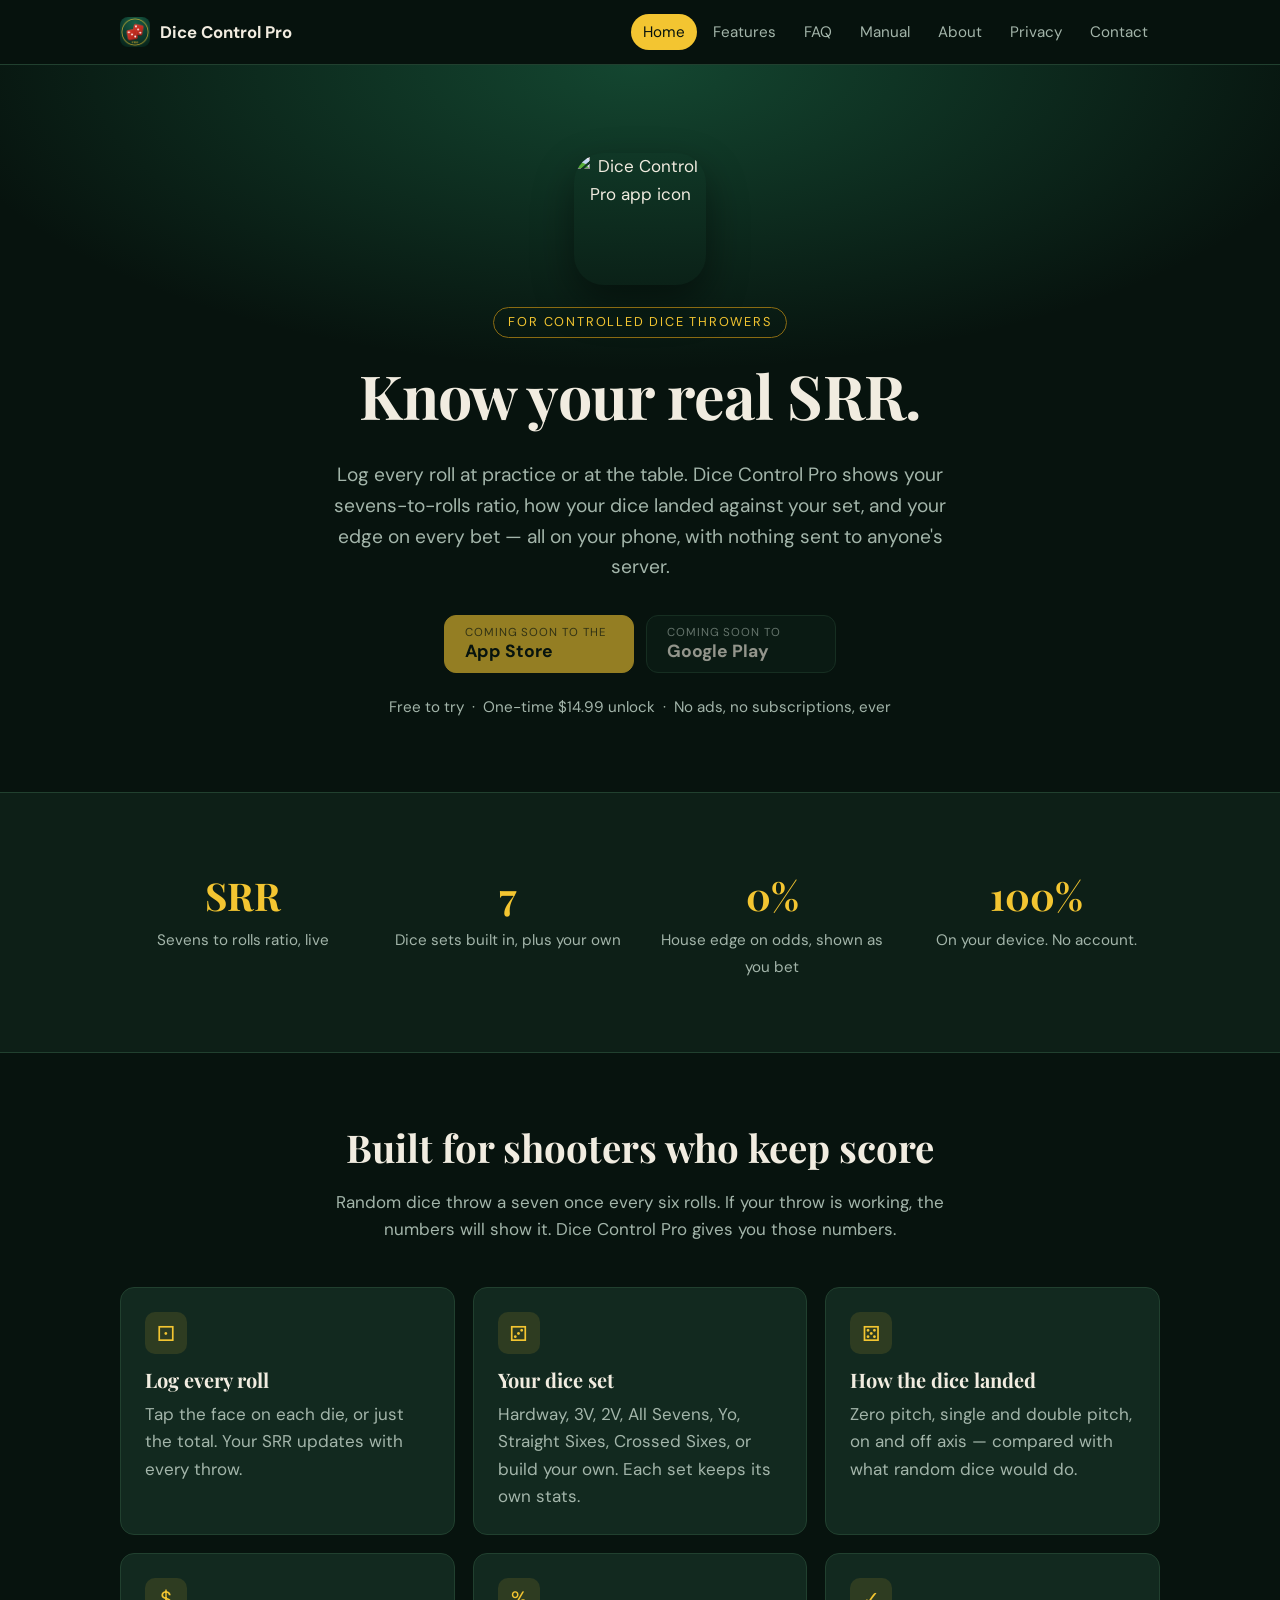
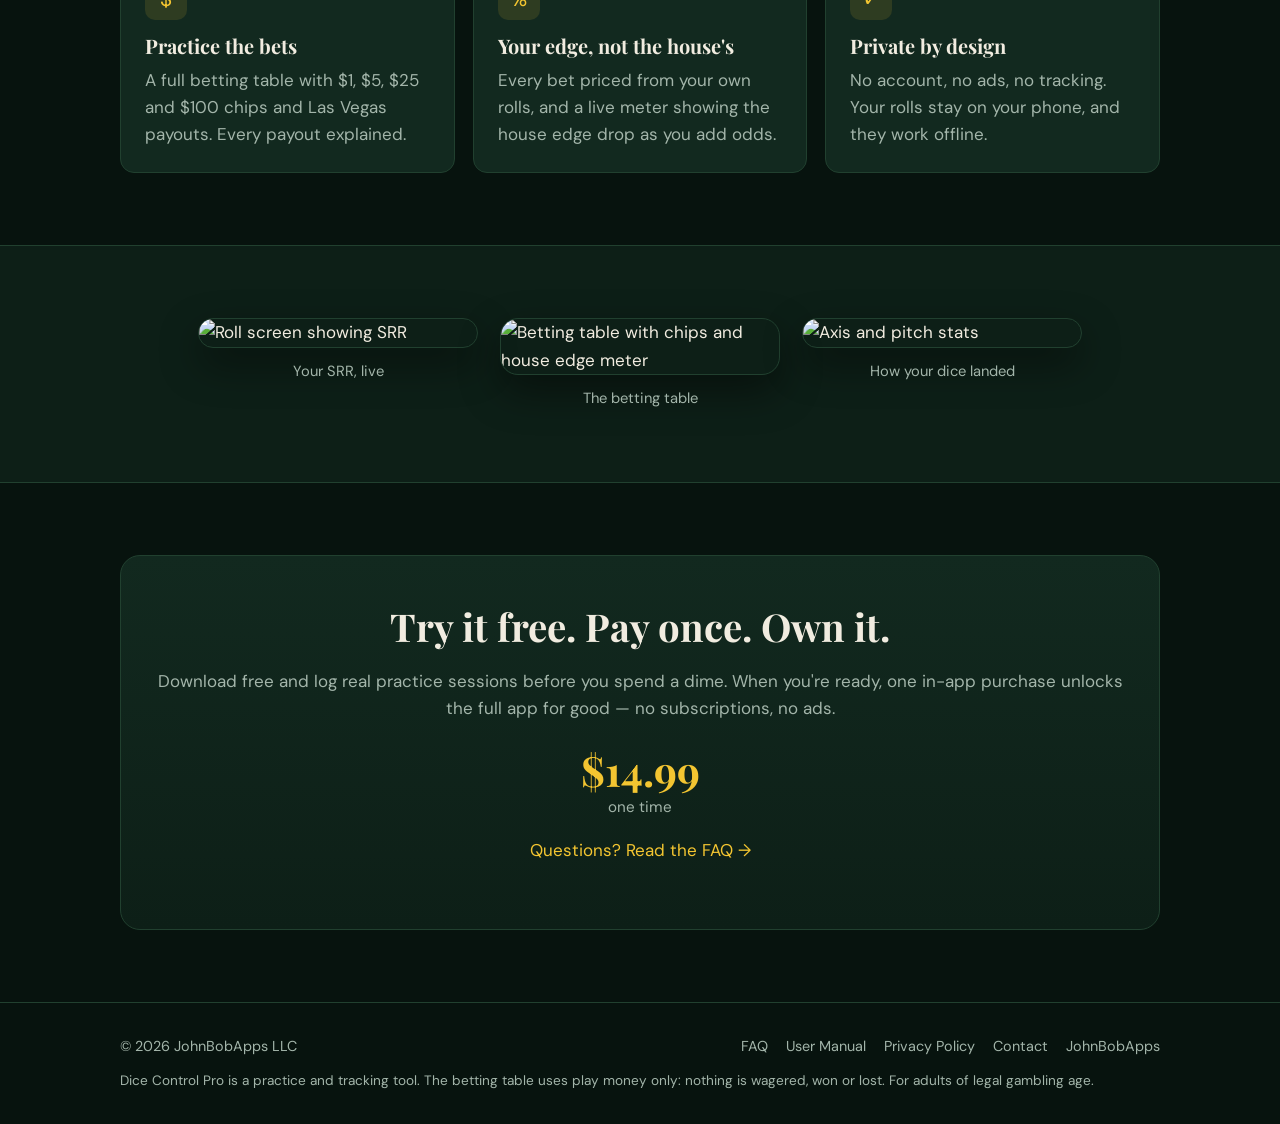
==== index.html @ 9a06fc0c "Add files via upload" ====
<!doctype html>
<html lang="en">
<head>
  <meta charset="utf-8">
  <meta name="viewport" content="width=device-width, initial-scale=1">
  <title>Dice Control Pro — Track Your SRR, Know Your Edge</title>
  <meta name="description" content="Dice Control Pro is a practice tracker for controlled dice throwers. Log every roll, see your sevens-to-rolls ratio, how your dice landed against your set, and your edge on every craps bet. Free to try, one-time $14.99 unlock.">
  <link rel="icon" href="favicon.png" type="image/png">
  <link rel="apple-touch-icon" href="apple-touch-icon.png">
  <meta property="og:title" content="Dice Control Pro — Track Your SRR, Know Your Edge">
  <meta property="og:description" content="Dice Control Pro is a practice tracker for controlled dice throwers. Log every roll, see your sevens-to-rolls ratio, how your dice landed against your set, and your edge on every craps bet. Free to try, one-time $14.99 unlock.">
  <meta property="og:type" content="website">
  <meta property="og:url" content="https://dicecontrolpro.com/">
  <meta property="og:image" content="https://dicecontrolpro.com/img/og.png">
  <link rel="preconnect" href="https://fonts.googleapis.com">
  <link rel="preconnect" href="https://fonts.gstatic.com" crossorigin>
  <link href="https://fonts.googleapis.com/css2?family=DM+Sans:wght@400;500;700&family=Playfair+Display:wght@700&display=swap" rel="stylesheet">
  <link rel="stylesheet" href="style.css">
</head>
<body>
  <header class="site-header">
    <div class="wrap">
      <a class="brand" href="./"><img src="favicon.png" alt="">Dice Control Pro</a>
      <nav class="nav" aria-label="Main">
        <a href="./" aria-current="page">Home</a>
        <a href="features.html">Features</a>
        <a href="faq.html">FAQ</a>
        <a href="manual.html">Manual</a>
        <a href="about.html">About</a>
        <a href="privacy.html">Privacy</a>
        <a href="contact.html">Contact</a>
      </nav>
    </div>
  </header>

  <main>
    <section class="hero">
      <div class="wrap">
        <img class="hero-icon" src="img/icon-512.png" alt="Dice Control Pro app icon">
        <span class="eyebrow">For controlled dice throwers</span>
        <h1>Know your real SRR.</h1>
        <p class="lead">Log every roll at practice or at the table. Dice Control Pro shows your sevens-to-rolls ratio, how your dice landed against your set, and your edge on every bet — all on your phone, with nothing sent to anyone's server.</p>
        <div class="buttons">
          <!-- When the app is live, replace href="#" with the store link and remove class "soon" -->
          <a class="btn primary soon" href="#" aria-disabled="true"><small>Coming soon to the</small><strong>App Store</strong></a>
          <a class="btn soon" href="#" aria-disabled="true"><small>Coming soon to</small><strong>Google Play</strong></a>
        </div>
        <p class="price-note">Free to try &nbsp;·&nbsp; One-time $14.99 unlock &nbsp;·&nbsp; No ads, no subscriptions, ever</p>
      </div>
    </section>

    <section class="alt">
      <div class="wrap">
        <div class="stat-row">
          <div class="stat"><strong>SRR</strong><span>Sevens to rolls ratio, live</span></div>
          <div class="stat"><strong>7</strong><span>Dice sets built in, plus your own</span></div>
          <div class="stat"><strong>0%</strong><span>House edge on odds, shown as you bet</span></div>
          <div class="stat"><strong>100%</strong><span>On your device. No account.</span></div>
        </div>
      </div>
    </section>

    <section>
      <div class="wrap">
        <div class="section-head">
          <h2>Built for shooters who keep score</h2>
          <p>Random dice throw a seven once every six rolls. If your throw is working, the numbers will show it. Dice Control Pro gives you those numbers.</p>
        </div>
        <div class="grid six">
          <div class="card"><div class="icon">⚀&#xFE0E;</div><h3>Log every roll</h3><p>Tap the face on each die, or just the total. Your SRR updates with every throw.</p></div>
          <div class="card"><div class="icon">⚂&#xFE0E;</div><h3>Your dice set</h3><p>Hardway, 3V, 2V, All Sevens, Yo, Straight Sixes, Crossed Sixes, or build your own. Each set keeps its own stats.</p></div>
          <div class="card"><div class="icon">⚄&#xFE0E;</div><h3>How the dice landed</h3><p>Zero pitch, single and double pitch, on and off axis — compared with what random dice would do.</p></div>
          <div class="card"><div class="icon">$</div><h3>Practice the bets</h3><p>A full betting table with $1, $5, $25 and $100 chips and Las Vegas payouts. Every payout explained.</p></div>
          <div class="card"><div class="icon">%</div><h3>Your edge, not the house's</h3><p>Every bet priced from your own rolls, and a live meter showing the house edge drop as you add odds.</p></div>
          <div class="card"><div class="icon">✓</div><h3>Private by design</h3><p>No account, no ads, no tracking. Your rolls stay on your phone, and they work offline.</p></div>
        </div>
      </div>
    </section>

    <section class="alt">
      <div class="wrap">
        <div class="shots">
          <figure class="shot"><img src="img/roll-hero.jpg" alt="Roll screen showing SRR" loading="lazy"><figcaption>Your SRR, live</figcaption></figure>
          <figure class="shot"><img src="img/bet-table.jpg" alt="Betting table with chips and house edge meter" loading="lazy"><figcaption>The betting table</figcaption></figure>
          <figure class="shot"><img src="img/stats6.jpg" alt="Axis and pitch stats" loading="lazy"><figcaption>How your dice landed</figcaption></figure>
        </div>
      </div>
    </section>

    <section>
      <div class="wrap">
        <div class="cta">
          <h2>Try it free. Pay once. Own it.</h2>
          <p>Download free and log real practice sessions before you spend a dime. When you're ready, one in-app purchase unlocks the full app for good — no subscriptions, no ads.</p>
          <div class="pricebox"><strong>$14.99</strong><span>one time</span></div>
          <p style="margin-top:18px"><a href="faq.html">Questions? Read the FAQ →</a></p>
        </div>
      </div>
    </section>
  </main>

  <footer class="site-footer">
    <div class="wrap">
      <span>© 2026 JohnBobApps LLC</span>
      <nav aria-label="Footer">
        <a href="faq.html">FAQ</a>
        <a href="manual.html">User Manual</a>
        <a href="privacy.html">Privacy Policy</a>
        <a href="contact.html">Contact</a>
        <a href="https://johnbobapps.com">JohnBobApps</a>
      </nav>
      <p class="fineprint">Dice Control Pro is a practice and tracking tool. The betting table uses play money only: nothing is wagered, won or lost. For adults of legal gambling age.</p>
    </div>
  </footer>
</body>
</html>
---- style.css ----
/* Dice Control Pro — site styles (shares the JohnBobApps site layout) */
:root {
  --bg: #07130E;
  --surface: #0D1F17;
  --surface-2: #12291F;
  --line: #21402F;
  --text: #F1ECE0;
  --muted: #A3B5AA;
  --accent: #F3C531;      /* chip gold */
  --accent-deep: #8A6B12;
  --felt: #145A3B;        /* table felt */
  --red: #D23A2A;         /* dice red, used sparingly */
  --radius: 14px;
  --max: 1080px;
}

* { box-sizing: border-box; }
html { scroll-behavior: smooth; }
body {
  margin: 0;
  background: var(--bg);
  color: var(--text);
  font-family: "DM Sans", system-ui, -apple-system, "Segoe UI", sans-serif;
  font-size: 17px;
  line-height: 1.6;
  -webkit-font-smoothing: antialiased;
}
img { max-width: 100%; display: block; }
a { color: var(--accent); text-decoration: none; }
a:hover { text-decoration: underline; }

h1, h2, h3 {
  font-family: "Playfair Display", Georgia, serif;
  line-height: 1.15;
  margin: 0 0 .5em;
  font-weight: 700;
}
h1 { font-size: clamp(2.3rem, 6vw, 3.8rem); letter-spacing: -.01em; }
h2 { font-size: clamp(1.7rem, 4vw, 2.4rem); }
h3 { font-size: 1.25rem; }
p { margin: 0 0 1em; }

.wrap { max-width: var(--max); margin: 0 auto; padding: 0 20px; }

/* Header */
.site-header {
  border-bottom: 1px solid var(--line);
  background: rgba(7,19,14,.92);
  position: sticky; top: 0; z-index: 10;
  backdrop-filter: blur(8px);
}
.site-header .wrap {
  display: flex; align-items: center; justify-content: space-between;
  gap: 16px; flex-wrap: wrap; padding-top: 14px; padding-bottom: 14px;
}
.brand {
  display: flex; align-items: center; gap: 10px;
  color: var(--text); font-weight: 700; font-size: 1.05rem;
}
.brand:hover { text-decoration: none; }
.brand img { width: 30px; height: 30px; }
.nav { display: flex; gap: 4px; flex-wrap: wrap; }
.nav a {
  color: var(--muted); padding: 6px 12px; border-radius: 999px; font-size: .95rem;
}
.nav a:hover { color: var(--text); background: var(--surface-2); text-decoration: none; }
.nav a[aria-current="page"] { color: var(--bg); background: var(--accent); }

/* Hero */
.hero {
  padding: 88px 0 72px;
  background:
    radial-gradient(ellipse 80% 60% at 50% 0%, rgba(35,133,90,.45), transparent 70%),
    var(--bg);
  text-align: center;
}
.eyebrow {
  display: inline-block; font-size: .8rem; letter-spacing: .14em; text-transform: uppercase;
  color: var(--accent); border: 1px solid var(--accent-deep); border-radius: 999px;
  padding: 4px 14px; margin-bottom: 22px;
}
.hero p.lead { color: var(--muted); font-size: 1.2rem; max-width: 640px; margin: 0 auto 32px; }
.suits { color: var(--muted); letter-spacing: .4em; font-size: 1.1rem; margin-bottom: 18px; }
.suits .r { color: var(--red); }

/* Buttons */
.buttons { display: flex; gap: 12px; justify-content: center; flex-wrap: wrap; }
.btn {
  display: inline-flex; flex-direction: column; align-items: flex-start;
  min-width: 190px; padding: 10px 20px; border-radius: 12px;
  border: 1px solid var(--line); background: var(--surface); color: var(--text);
  line-height: 1.25;
}
.btn small { font-size: .72rem; color: var(--muted); text-transform: uppercase; letter-spacing: .08em; }
.btn strong { font-size: 1.1rem; }
.btn:hover { text-decoration: none; border-color: var(--accent-deep); }
.btn.primary { background: var(--accent); color: var(--bg); border-color: var(--accent); }
.btn.primary small { color: rgba(7,19,14,.7); }
.btn.soon { opacity: .6; cursor: default; }

/* Sections */
section { padding: 72px 0; }
section.alt { background: var(--surface); border-top: 1px solid var(--line); border-bottom: 1px solid var(--line); }
.section-head { text-align: center; max-width: 680px; margin: 0 auto 44px; }
.section-head p { color: var(--muted); }

.grid { display: grid; gap: 18px; grid-template-columns: repeat(auto-fit, minmax(240px, 1fr)); }
.card {
  background: var(--surface-2); border: 1px solid var(--line); border-radius: var(--radius);
  padding: 24px;
}
section.alt .card { background: var(--bg); }
.card .icon {
  width: 42px; height: 42px; border-radius: 10px; display: grid; place-items: center;
  background: rgba(243,197,49,.12); color: var(--accent); font-size: 1.3rem; margin-bottom: 14px;
}
.card p { color: var(--muted); margin: 0; }

.stat-row { display: grid; gap: 18px; grid-template-columns: repeat(auto-fit, minmax(180px, 1fr)); text-align: center; }
.stat strong { display: block; font-family: "Playfair Display", Georgia, serif; font-size: 2.4rem; color: var(--accent); }
.stat span { color: var(--muted); font-size: .95rem; }

.split { display: grid; gap: 40px; grid-template-columns: repeat(auto-fit, minmax(300px, 1fr)); align-items: start; }
.checklist { list-style: none; padding: 0; margin: 0; }
.checklist li { padding: 10px 0 10px 32px; position: relative; border-bottom: 1px solid var(--line); }
.checklist li::before {
  content: "✓"; position: absolute; left: 0; top: 10px; color: var(--accent); font-weight: 700;
}
.checklist li:last-child { border-bottom: 0; }

.formula {
  font-family: ui-monospace, "Cascadia Code", Consolas, monospace; font-size: .9rem;
  background: var(--bg); border: 1px solid var(--line); border-radius: 8px;
  padding: 10px 14px; margin-top: 12px; color: var(--text); overflow-x: auto;
}

/* Prose pages */
.page-hero { padding-top: 64px; padding-bottom: 24px; }
.page-hero p { color: var(--muted); font-size: 1.1rem; max-width: 640px; }
.prose { max-width: 760px; padding-bottom: 72px; }
.prose h2 { font-size: 1.5rem; margin-top: 2em; }
.prose ul { padding-left: 1.2em; }
.prose li { margin-bottom: .4em; }
.prose .updated { color: var(--muted); font-size: .9rem; }

.cta {
  text-align: center; background: linear-gradient(180deg, var(--surface-2), var(--surface));
  border: 1px solid var(--line); border-radius: 20px; padding: 48px 24px;
}
.cta p { color: var(--muted); }

.contact-card { max-width: 560px; }
.contact-card .email { font-size: 1.3rem; font-weight: 700; word-break: break-all; }

/* Footer */
.site-footer { border-top: 1px solid var(--line); padding: 32px 0; color: var(--muted); font-size: .9rem; }
.site-footer .wrap { display: flex; flex-wrap: wrap; gap: 12px 24px; justify-content: space-between; }
.site-footer a { color: var(--muted); }
.site-footer nav { display: flex; gap: 18px; flex-wrap: wrap; }

@media (max-width: 600px) {
  .hero { padding: 60px 0 52px; }
  section { padding: 52px 0; }
  .btn { min-width: 0; flex: 1 1 100%; align-items: center; }
  .nav { width: 100%; }
}

/* Pricing note */
.price-note { margin: 22px 0 0; color: var(--muted); font-size: .95rem; }

/* Step number icons */
.steps .icon { font-family: "Playfair Display", Georgia, serif; font-weight: 700; }

/* FAQ accordion */
.faq h2 { font-size: 1.35rem; margin: 2em 0 .6em; }
.faq h2:first-child { margin-top: 0; }
.faq details {
  background: var(--surface); border: 1px solid var(--line); border-radius: 12px;
  margin-bottom: 10px; overflow: hidden;
}
.faq summary {
  cursor: pointer; list-style: none; padding: 16px 48px 16px 20px; position: relative;
  font-weight: 700;
}
.faq summary::-webkit-details-marker { display: none; }
.faq summary::after {
  content: "+"; position: absolute; right: 20px; top: 50%; transform: translateY(-50%);
  color: var(--accent); font-size: 1.4rem; font-weight: 400; line-height: 1;
}
.faq details[open] summary::after { content: "−"; }
.faq details[open] summary { border-bottom: 1px solid var(--line); }
.faq summary:hover { background: var(--surface-2); }
.faq details p { margin: 0; padding: 16px 20px; color: var(--muted); }

/* Dice Control Pro additions */
.hero-icon { width: 132px; height: 132px; border-radius: 30px; margin: 0 auto 22px; box-shadow: 0 18px 40px rgba(0,0,0,.45); }
.brand img { border-radius: 8px; }
.shots { display: flex; gap: 22px; justify-content: center; flex-wrap: wrap; align-items: flex-start; }
.shot { margin: 0; width: 280px; }
.shot img { width: 100%; border-radius: 18px; border: 1px solid var(--line); box-shadow: 0 16px 40px rgba(0,0,0,.45); }
.shot figcaption { color: var(--muted); font-size: .92rem; text-align: center; margin-top: 12px; }
.feature { display: grid; gap: 40px; grid-template-columns: 1fr 300px; align-items: center; padding: 28px 0; border-bottom: 1px solid var(--line); }
.feature:last-child { border-bottom: 0; }
.feature.flip { grid-template-columns: 300px 1fr; }
.feature.flip .shot { order: -1; }
.feature .shot { width: 300px; }
.feature p { color: var(--muted); }
.pricebox { display: inline-flex; flex-direction: column; align-items: center; gap: 2px; margin-top: 8px; }
.pricebox strong { font-family: "Playfair Display", Georgia, serif; font-size: 2.6rem; color: var(--accent); line-height: 1.1; }
.pricebox span { color: var(--muted); font-size: .95rem; }
.fineprint { color: var(--muted); font-size: .85rem; margin: 0; width: 100%; }
.manual-cta { display: flex; gap: 18px; align-items: center; flex-wrap: wrap; }
@media (max-width: 760px) {
  .feature, .feature.flip { grid-template-columns: 1fr; }
  .feature.flip .shot { order: 0; }
  .feature .shot, .shot { width: min(300px, 100%); margin: 0 auto; }
}
.grid.six { grid-template-columns: repeat(3, 1fr); }
@media (max-width: 900px) { .grid.six { grid-template-columns: repeat(2, 1fr); } }
@media (max-width: 560px) { .grid.six { grid-template-columns: 1fr; } }
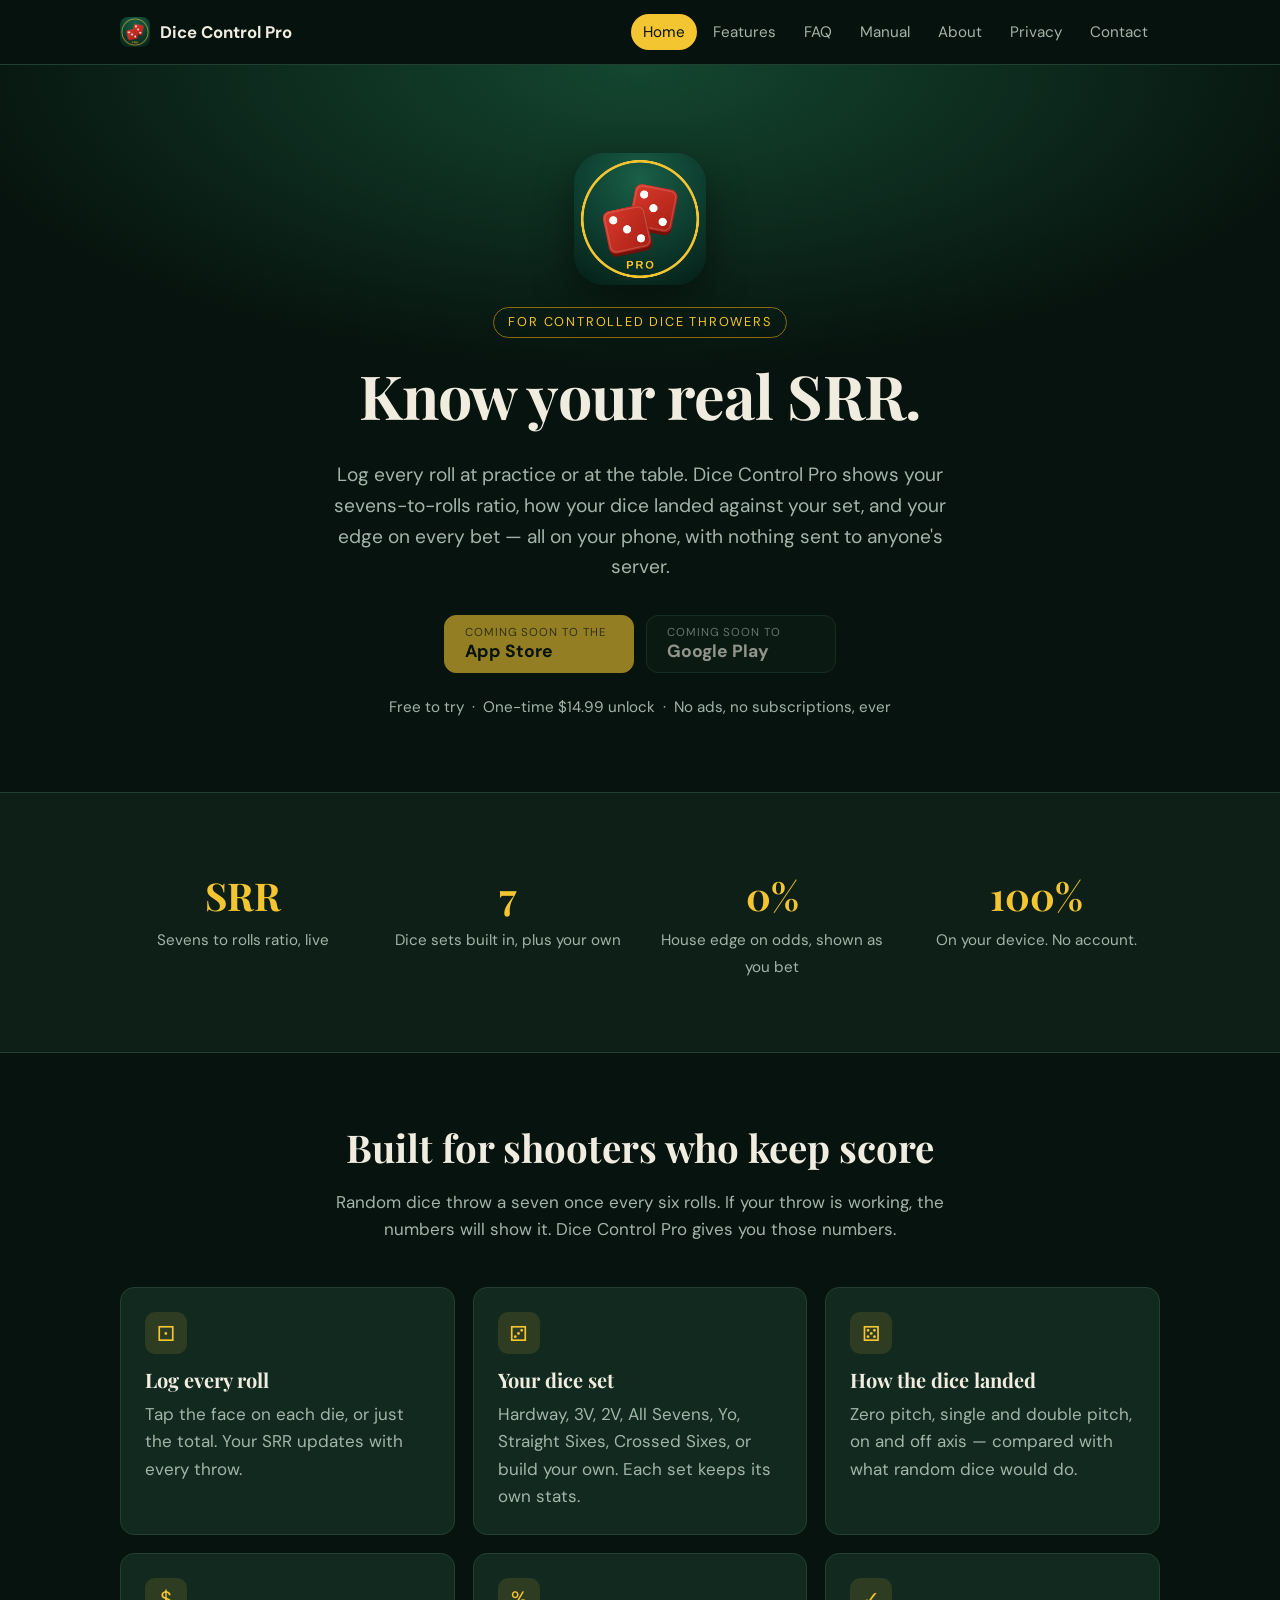
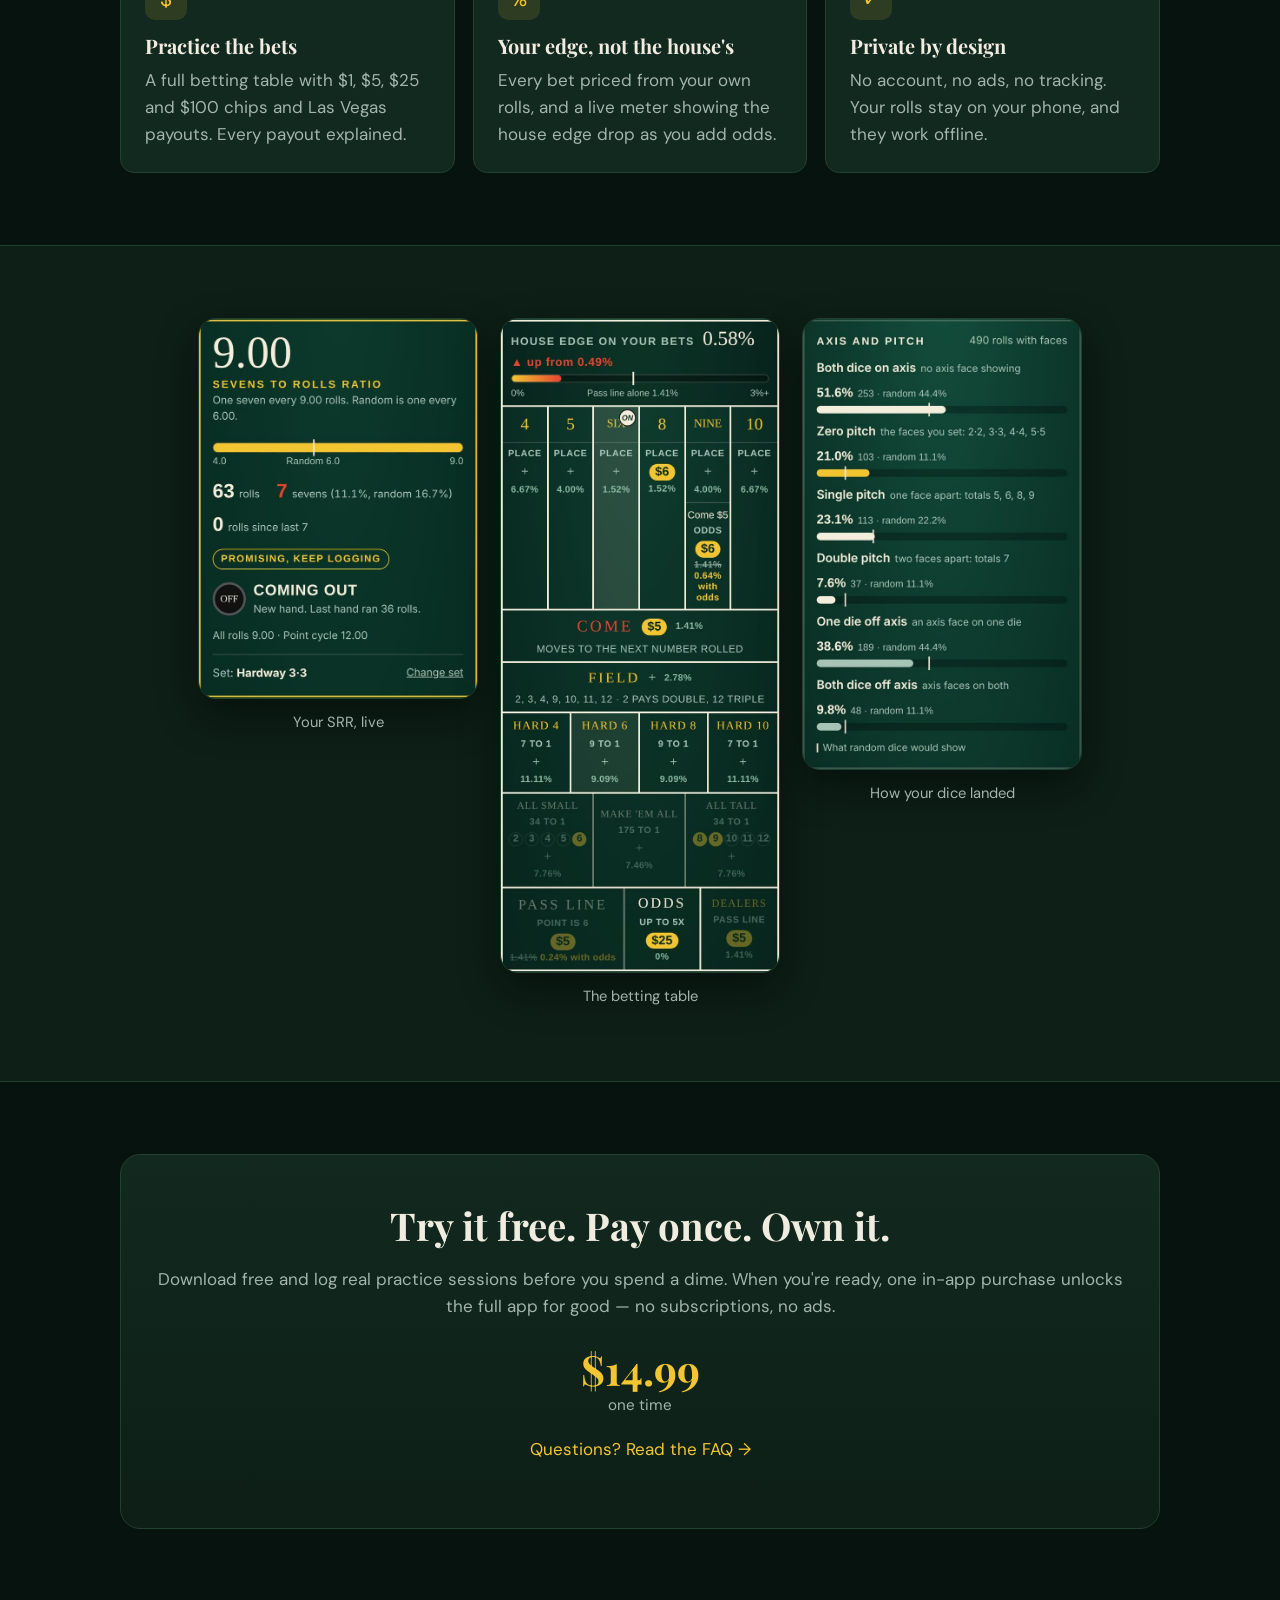
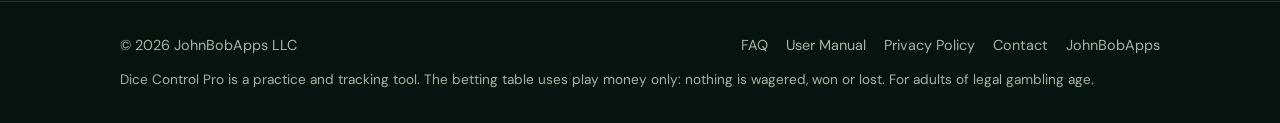
==== commit 1337431a: "Add files via upload" ====
--- a/index.html
+++ b/index.html
@@ -11,7 +11,7 @@
   <meta property="og:description" content="Dice Control Pro is a practice tracker for controlled dice throwers. Log every roll, see your sevens-to-rolls ratio, how your dice landed against your set, and your edge on every craps bet. Free to try, one-time $14.99 unlock.">
   <meta property="og:type" content="website">
   <meta property="og:url" content="https://dicecontrolpro.com/">
-  <meta property="og:image" content="https://dicecontrolpro.com/img/og.png">
+  <meta property="og:image" content="https://dicecontrolpro.com/og.png">
   <link rel="preconnect" href="https://fonts.googleapis.com">
   <link rel="preconnect" href="https://fonts.gstatic.com" crossorigin>
   <link href="https://fonts.googleapis.com/css2?family=DM+Sans:wght@400;500;700&family=Playfair+Display:wght@700&display=swap" rel="stylesheet">
@@ -36,7 +36,7 @@
   <main>
     <section class="hero">
       <div class="wrap">
-        <img class="hero-icon" src="img/icon-512.png" alt="Dice Control Pro app icon">
+        <img class="hero-icon" src="icon-512.png" alt="Dice Control Pro app icon">
         <span class="eyebrow">For controlled dice throwers</span>
         <h1>Know your real SRR.</h1>
         <p class="lead">Log every roll at practice or at the table. Dice Control Pro shows your sevens-to-rolls ratio, how your dice landed against your set, and your edge on every bet — all on your phone, with nothing sent to anyone's server.</p>
@@ -80,9 +80,9 @@
     <section class="alt">
       <div class="wrap">
         <div class="shots">
-          <figure class="shot"><img src="img/roll-hero.jpg" alt="Roll screen showing SRR" loading="lazy"><figcaption>Your SRR, live</figcaption></figure>
-          <figure class="shot"><img src="img/bet-table.jpg" alt="Betting table with chips and house edge meter" loading="lazy"><figcaption>The betting table</figcaption></figure>
-          <figure class="shot"><img src="img/stats6.jpg" alt="Axis and pitch stats" loading="lazy"><figcaption>How your dice landed</figcaption></figure>
+          <figure class="shot"><img src="roll-hero.jpg" alt="Roll screen showing SRR" loading="lazy"><figcaption>Your SRR, live</figcaption></figure>
+          <figure class="shot"><img src="bet-table.jpg" alt="Betting table with chips and house edge meter" loading="lazy"><figcaption>The betting table</figcaption></figure>
+          <figure class="shot"><img src="stats6.jpg" alt="Axis and pitch stats" loading="lazy"><figcaption>How your dice landed</figcaption></figure>
         </div>
       </div>
     </section>
